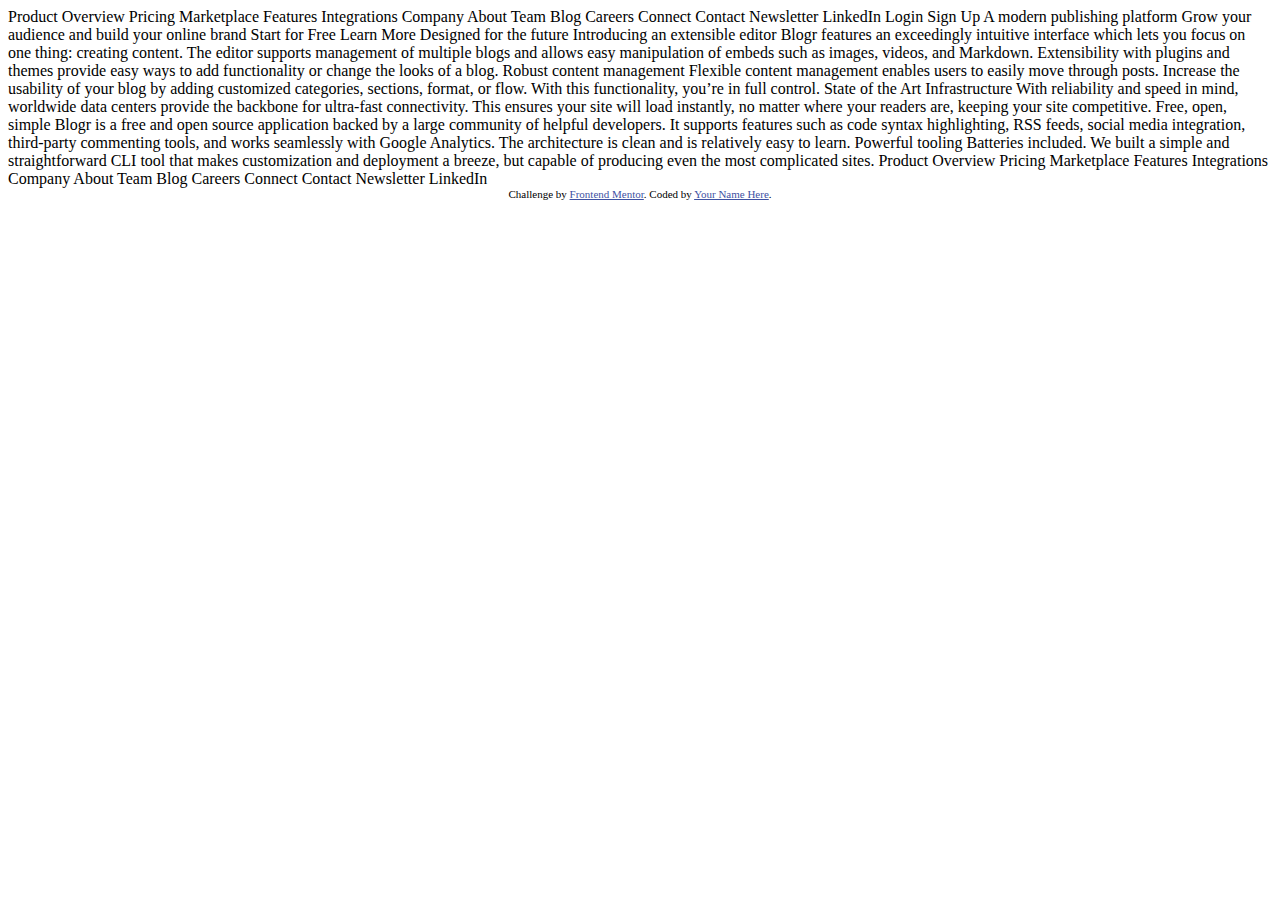
==== index.html @ d9b20d42 "Starter files" ====
<!DOCTYPE html>
<html lang="en">
<head>
  <meta charset="UTF-8">
  <meta name="viewport" content="width=device-width, initial-scale=1.0"> <!-- displays site properly based on user's device -->

  <link rel="icon" type="image/png" sizes="32x32" href="./images/favicon-32x32.png">
  
  <title>Frontend Mentor | [Blogr]</title>

  <!-- Feel free to remove these styles or customise in your own stylesheet 👍 -->
  <style>
    .attribution { font-size: 11px; text-align: center; }
    .attribution a { color: hsl(228, 45%, 44%); }
  </style>
</head>
<body>
  Product

  Overview
  Pricing
  Marketplace
  Features
  Integrations

  Company

  About
  Team
  Blog
  Careers

  Connect

  Contact
  Newsletter
  LinkedIn
  
  Login
  Sign Up

  A modern publishing platform
  Grow your audience and build your online brand

  Start for Free
  Learn More

  Designed for the future

  Introducing an extensible editor
  Blogr features an exceedingly intuitive interface which lets you focus on one thing: creating content. 
  The editor supports management of multiple blogs and allows easy manipulation of embeds such as images, 
  videos, and Markdown. Extensibility with plugins and themes provide easy ways to add functionality or 
  change the looks of a blog.

  Robust content management
  Flexible content management enables users to easily move through posts. Increase the usability of your blog 
  by adding customized categories, sections, format, or flow. With this functionality, you’re in full control.

  State of the Art Infrastructure
  With reliability and speed in mind, worldwide data centers provide the backbone for ultra-fast connectivity. 
  This ensures your site will load instantly, no matter where your readers are, keeping your site competitive.

  Free, open, simple
  Blogr is a free and open source application backed by a large community of helpful developers. It supports 
  features such as code syntax highlighting, RSS feeds, social media integration, third-party commenting tools, 
  and works seamlessly with Google Analytics. The architecture is clean and is relatively easy to learn.

  Powerful tooling
  Batteries included. We built a simple and straightforward CLI tool that makes customization and deployment a breeze, but
  capable of producing even the most complicated sites.

  Product

  Overview
  Pricing
  Marketplace
  Features
  Integrations

  Company

  About
  Team
  Blog
  Careers

  Connect
  
  Contact
  Newsletter
  LinkedIn

  <div class="attribution">
    Challenge by <a href="https://www.frontendmentor.io?ref=challenge" target="_blank">Frontend Mentor</a>. 
    Coded by <a href="#">Your Name Here</a>.
  </div>
</body>
</html>
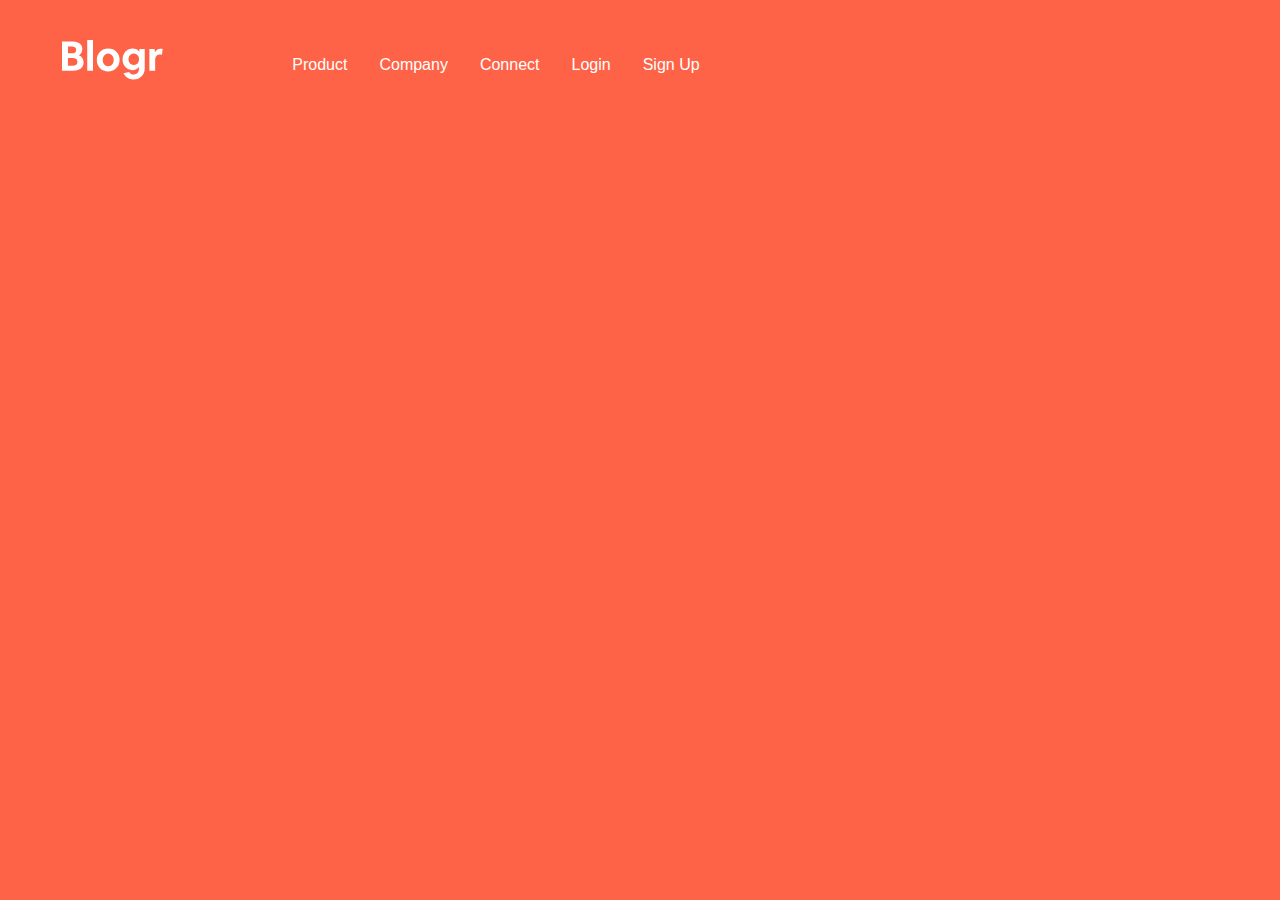
==== commit 9b24fe17: "navbar start" ====
--- a/index.html
+++ b/index.html
@@ -5,95 +5,64 @@
   <meta name="viewport" content="width=device-width, initial-scale=1.0"> <!-- displays site properly based on user's device -->
 
   <link rel="icon" type="image/png" sizes="32x32" href="./images/favicon-32x32.png">
-  
-  <title>Frontend Mentor | [Blogr]</title>
+  <link rel="stylesheet" href="style.css" />
 
-  <!-- Feel free to remove these styles or customise in your own stylesheet 👍 -->
-  <style>
-    .attribution { font-size: 11px; text-align: center; }
-    .attribution a { color: hsl(228, 45%, 44%); }
-  </style>
+<style>
+@import url('https://fonts.googleapis.com/css2?family=Overpass:wght@300;400;700&family=Ubuntu:wght@400;500;700&display=swap');
+</style>
+
+  <title>Website | [Blogr]</title>
+
+
 </head>
 <body>
-  Product
+  <div class="landing_section">
+    <header>
+      <div class="navbar">
 
-  Overview
-  Pricing
-  Marketplace
-  Features
-  Integrations
+        <div class="logo">
+          <img src="./images/logo.svg" alt="logo">
+        </div>
 
-  Company
+        <div class="links">
 
-  About
-  Team
-  Blog
-  Careers
+          <ul>
+            <!-- Dropdown sections -->
 
-  Connect
+            <li class="acive" ><a href="#">Product</a>
+              <ul>
+                <li><a href="#">Overview</a></li>
+                <li><a href="#">Pricing</a></li>
+                <li><a href="#">Marketplace</a></li>
+                <li><a href="#">Features</a></li>
+                <li><a href="#">Integrations</a></li>
+              </ul>
+            </li>
+            <li class="acive" ><a href="#">Company</a>
+              <ul>
+                <li><a href="#">About</a></li>
+                <li><a href="#">Team</a></li>
+                <li><a href="#">Blog</a></li>
+                <li><a href="#">Careers</a></li>
+              </ul>
+            </li>
+            <li class="acive" ><a href="#">Connect</a>
+              <ul>
+                <li><a href="#">Contact</a></li>
+                <li><a href="#">Newsletter</a></li>
+                <li><a href="#">LinkedIn</a></li>
+              </ul>
+            </li>
+            <!-- Log buttons -->
+            <li><a href="#">Login</a></li>
+            <li><a href="#">Sign Up</a></li>
+          </ul>
+        </div>
+      </div>
+    </header>
 
-  Contact
-  Newsletter
-  LinkedIn
-  
-  Login
-  Sign Up
+  </div>
 
-  A modern publishing platform
-  Grow your audience and build your online brand
 
-  Start for Free
-  Learn More
-
-  Designed for the future
-
-  Introducing an extensible editor
-  Blogr features an exceedingly intuitive interface which lets you focus on one thing: creating content. 
-  The editor supports management of multiple blogs and allows easy manipulation of embeds such as images, 
-  videos, and Markdown. Extensibility with plugins and themes provide easy ways to add functionality or 
-  change the looks of a blog.
-
-  Robust content management
-  Flexible content management enables users to easily move through posts. Increase the usability of your blog 
-  by adding customized categories, sections, format, or flow. With this functionality, you’re in full control.
-
-  State of the Art Infrastructure
-  With reliability and speed in mind, worldwide data centers provide the backbone for ultra-fast connectivity. 
-  This ensures your site will load instantly, no matter where your readers are, keeping your site competitive.
-
-  Free, open, simple
-  Blogr is a free and open source application backed by a large community of helpful developers. It supports 
-  features such as code syntax highlighting, RSS feeds, social media integration, third-party commenting tools, 
-  and works seamlessly with Google Analytics. The architecture is clean and is relatively easy to learn.
-
-  Powerful tooling
-  Batteries included. We built a simple and straightforward CLI tool that makes customization and deployment a breeze, but
-  capable of producing even the most complicated sites.
-
-  Product
-
-  Overview
-  Pricing
-  Marketplace
-  Features
-  Integrations
-
-  Company
-
-  About
-  Team
-  Blog
-  Careers
-
-  Connect
-  
-  Contact
-  Newsletter
-  LinkedIn
-
-  <div class="attribution">
-    Challenge by <a href="https://www.frontendmentor.io?ref=challenge" target="_blank">Frontend Mentor</a>. 
-    Coded by <a href="#">Your Name Here</a>.
-  </div>
 </body>
 </html>--- a/style.css
+++ b/style.css
@@ -0,0 +1,99 @@
+
+
+*,
+*::before,
+*::after {
+  padding: 0;
+  margin: 0;
+  box-sizing: border-box;
+  font-family: ubunto, sans-serif;
+}
+
+body {
+    background: tomato;
+}
+
+.navbar {
+    width: 100%;
+    margin: 2rem;
+    padding: .5rem;
+    display: flex;
+    justify-content: space-between;
+    padding-left: 30px;
+    padding-right: 30px;
+    font-size: 1rem;
+
+}
+
+
+.navbar a{
+    text-decoration: none;
+    color: white;
+}
+.navbar a:hover{
+    color: rgb(255, 235, 213);
+}
+
+.logo {
+    flex-grow: 1;
+}
+
+.links {
+    flex-grow: 5;
+}
+
+.navbar ul{
+    display: flex;
+    list-style: none;    
+}
+
+.navbar li{
+    display: block;
+    float: left;
+    padding: 1rem;
+    position: relative;
+    text-decoration: none;
+    transition-duration: 0.5s;
+}
+
+
+.navbar li:hover {
+    cursor: pointer;
+}
+
+.navbar ul ul {
+    display: flex;
+    flex-direction: column;
+}
+
+.navbar ul li ul {
+    background: rgba(255, 255, 255, 0.37);
+    border-radius: 15px;
+    visibility: hidden;
+    opacity: 0;
+    min-width: 5rem;
+    position: absolute;
+    transition: all 0.5s ease;
+    margin-top: 1rem;
+    left: 0;
+    display: none;
+}
+  
+.navbar ul li:hover > ul,
+.navbar ul li:focus-within > ul, /* this is the line we add */
+.navbar ul li ul:hover {
+    visibility: visible;
+    opacity: 1;
+    display: block;
+}
+  
+.navbar ul li ul li {
+    clear: both;
+    width: 100%;
+}
+
+
+
+
+
+
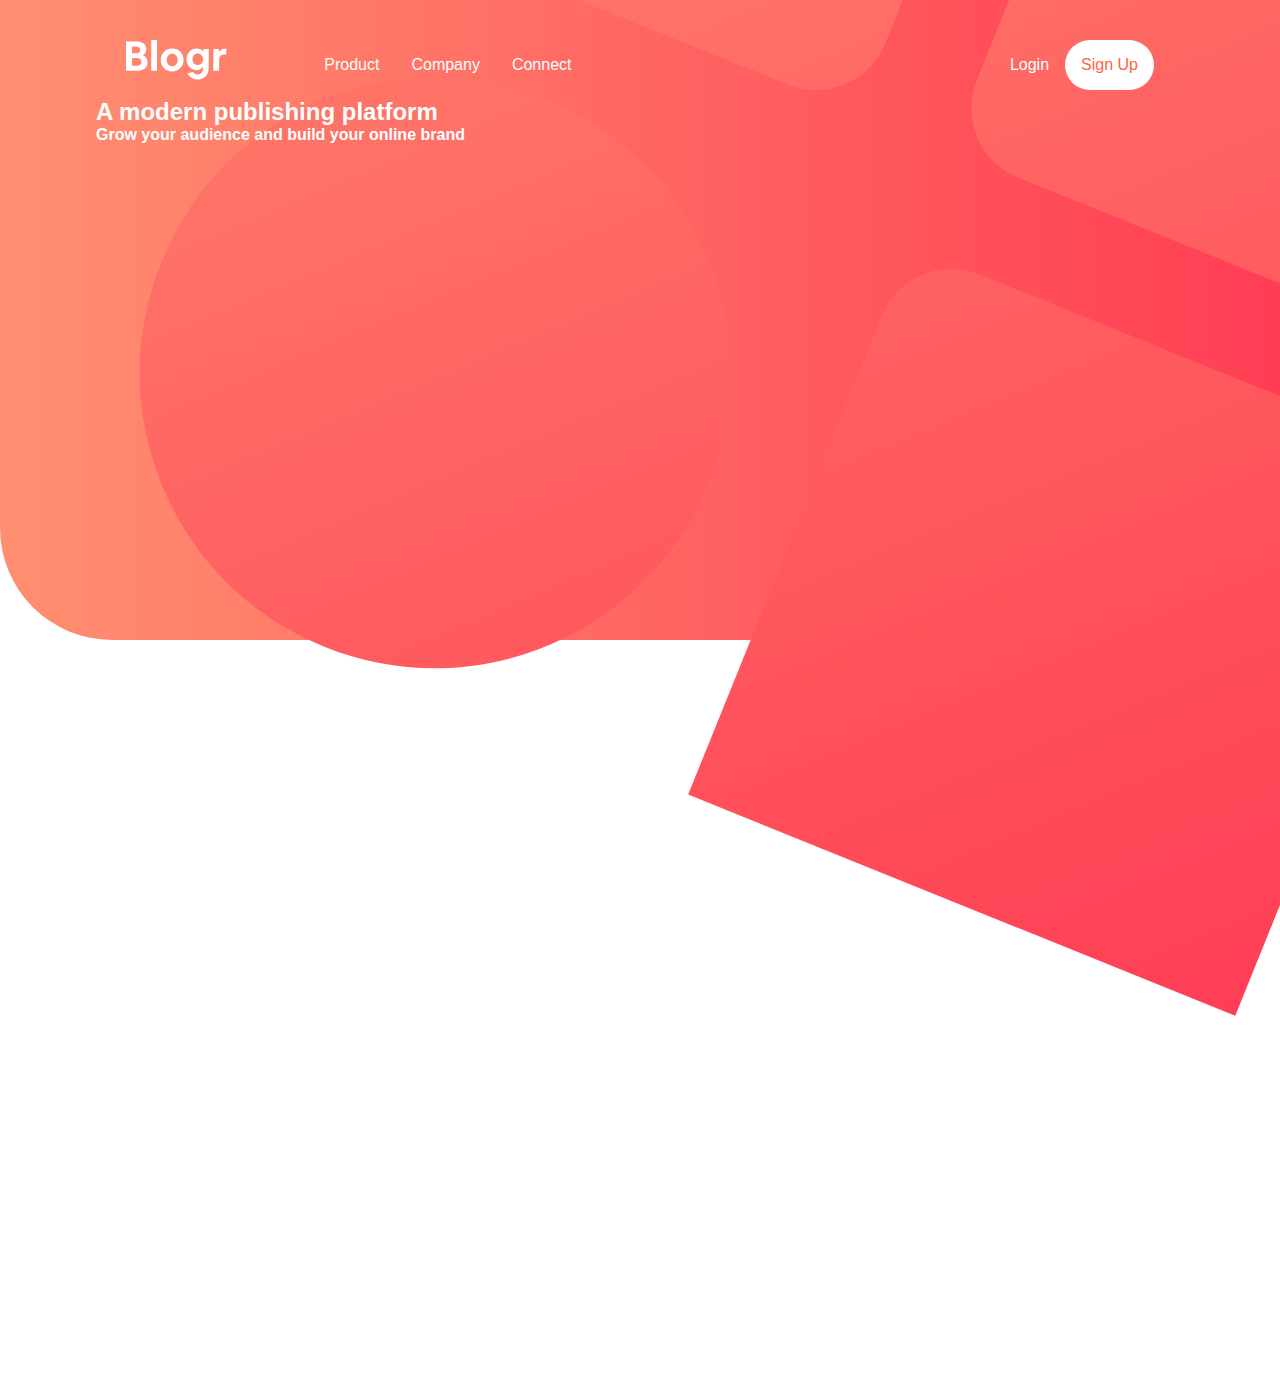
==== commit 4d274577: "card" ====
--- a/index.html
+++ b/index.html
@@ -17,47 +17,66 @@
 </head>
 <body>
   <div class="landing_section">
+    <div class="img_background">
+      <img src="./images/bg-pattern-intro-desktop.svg" alt="background" >
+    </div>
     <header>
-      <div class="navbar">
+      <div>
+        <div class="navbar">
 
-        <div class="logo">
-          <img src="./images/logo.svg" alt="logo">
+          <div class="logo">
+            <img src="./images/logo.svg" alt="logo">
+          </div>
+  
+          <div class="links">
+  
+            <ul>
+              <!-- Dropdown sections -->
+  
+              <li class="acive" ><a href="#">Product</a>
+                <ul>
+                  <li><a href="#">Overview</a></li>
+                  <li><a href="#">Pricing</a></li>
+                  <li><a href="#">Marketplace</a></li>
+                  <li><a href="#">Features</a></li>
+                  <li><a href="#">Integrations</a></li>
+                </ul>
+              </li>
+              <li class="acive" ><a href="#">Company</a>
+                <ul>
+                  <li><a href="#">About</a></li>
+                  <li><a href="#">Team</a></li>
+                  <li><a href="#">Blog</a></li>
+                  <li><a href="#">Careers</a></li>
+                </ul>
+              </li>
+              <li class="acive" ><a href="#">Connect</a>
+                <ul>
+                  <li><a href="#">Contact</a></li>
+                  <li><a href="#">Newsletter</a></li>
+                  <li><a href="#">LinkedIn</a></li>
+                </ul>
+              </li>
+              
+            </ul>
+          </div>
+          <div class="btns_nav">
+            <li><a href="#">Login</a></li>
+            <li class="custome_btn"><a href="#">Sign Up</a></li>
+          </div>
         </div>
+      </div>
+      
+      <div class="content_main">
+        <h2>
+          A modern publishing platform
+        </h2>
+        <h4>
+          Grow your audience and build your online brand
+        </h4>
+      </div>
+      <div class="buttons_main">
 
-        <div class="links">
-
-          <ul>
-            <!-- Dropdown sections -->
-
-            <li class="acive" ><a href="#">Product</a>
-              <ul>
-                <li><a href="#">Overview</a></li>
-                <li><a href="#">Pricing</a></li>
-                <li><a href="#">Marketplace</a></li>
-                <li><a href="#">Features</a></li>
-                <li><a href="#">Integrations</a></li>
-              </ul>
-            </li>
-            <li class="acive" ><a href="#">Company</a>
-              <ul>
-                <li><a href="#">About</a></li>
-                <li><a href="#">Team</a></li>
-                <li><a href="#">Blog</a></li>
-                <li><a href="#">Careers</a></li>
-              </ul>
-            </li>
-            <li class="acive" ><a href="#">Connect</a>
-              <ul>
-                <li><a href="#">Contact</a></li>
-                <li><a href="#">Newsletter</a></li>
-                <li><a href="#">LinkedIn</a></li>
-              </ul>
-            </li>
-            <!-- Log buttons -->
-            <li><a href="#">Login</a></li>
-            <li><a href="#">Sign Up</a></li>
-          </ul>
-        </div>
       </div>
     </header>
 
--- a/style.css
+++ b/style.css
@@ -9,13 +9,33 @@
   font-family: ubunto, sans-serif;
 }
 
-body {
-    background: tomato;
+
+
+.landing_section {
+    padding:  2rem 6rem 2rem;
+    width: 100%;
+    background-image: linear-gradient(to right, hsl(13, 100%, 72%), hsl(353, 100%, 62%));
+    height: 40rem;
+    border-radius: 0 0 0 7rem;
+
 }
 
+.img_background {
+    margin-top: -90rem;
+    margin-left: -50rem;
+    position: absolute;
+    z-index: 1;
+    transform: scale(0.75);
+
+}
+header {
+    display: flex;
+    flex-direction: column;
+    height: 100%;
+}
 .navbar {
     width: 100%;
-    margin: 2rem;
+    margin-right: 2rem;
     padding: .5rem;
     display: flex;
     justify-content: space-between;
@@ -36,10 +56,36 @@
 
 .logo {
     flex-grow: 1;
+    z-index: 10;
 }
 
 .links {
-    flex-grow: 5;
+
+    flex-grow: 3;
+    z-index: 9;
+}
+
+.custome_btn {
+    background-color: white;
+    border-radius: 20rem;
+}
+.custome_btn a{
+    color: tomato;
+}
+.custome_btn a:hover{
+    color: tomato;
+}
+.custome_btn:hover {
+    background-color: rgb(255, 158, 158);
+}
+
+
+
+.btns_nav {
+    flex-grow: 2;
+    z-index: 8;
+    display: flex;
+    justify-content: flex-end;
 }
 
 .navbar ul{
@@ -68,6 +114,7 @@
 
 .navbar ul li ul {
     background: rgba(255, 255, 255, 0.37);
+    padding: 0 1rem;
     border-radius: 15px;
     visibility: hidden;
     opacity: 0;
@@ -92,8 +139,15 @@
     width: 100%;
 }
 
+.content_main {
+    z-index: 7;
+    flex-grow: 3;
+    color: white;
+}
 
 
 
 
 
+
+
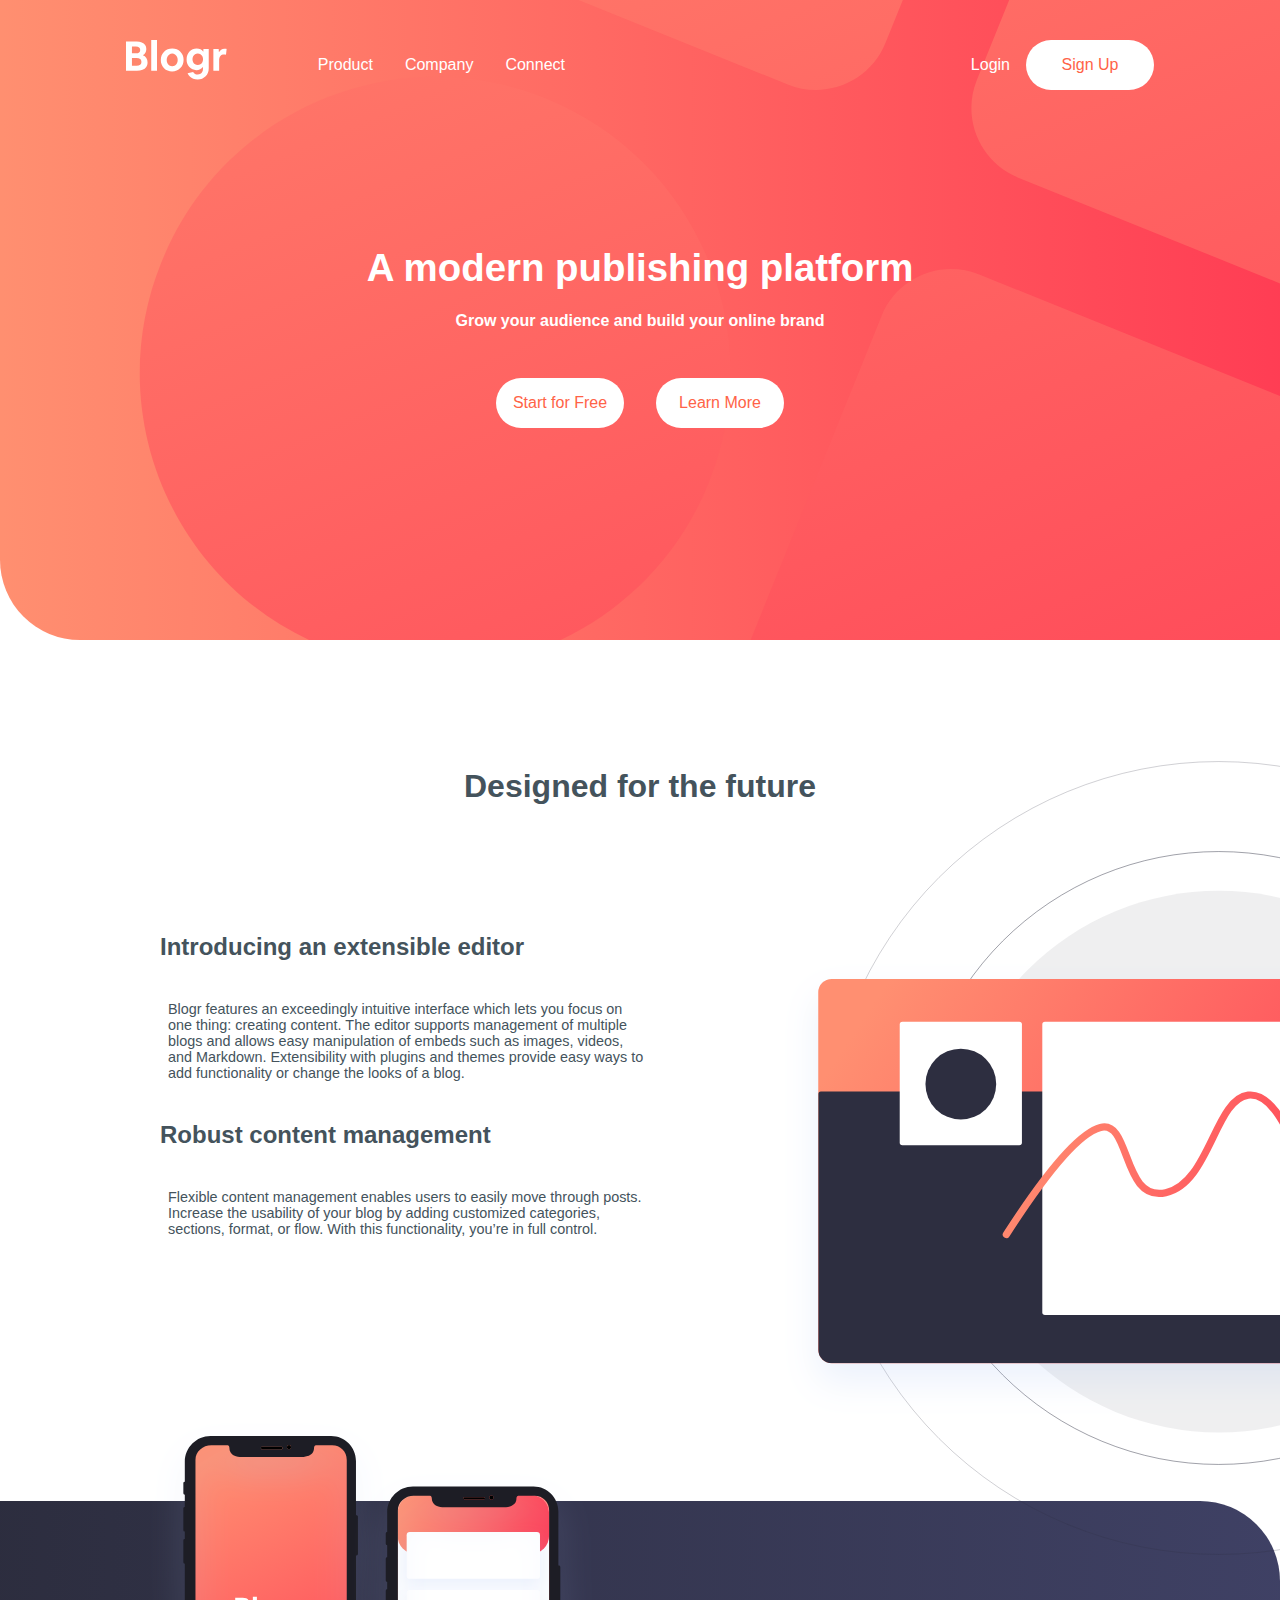
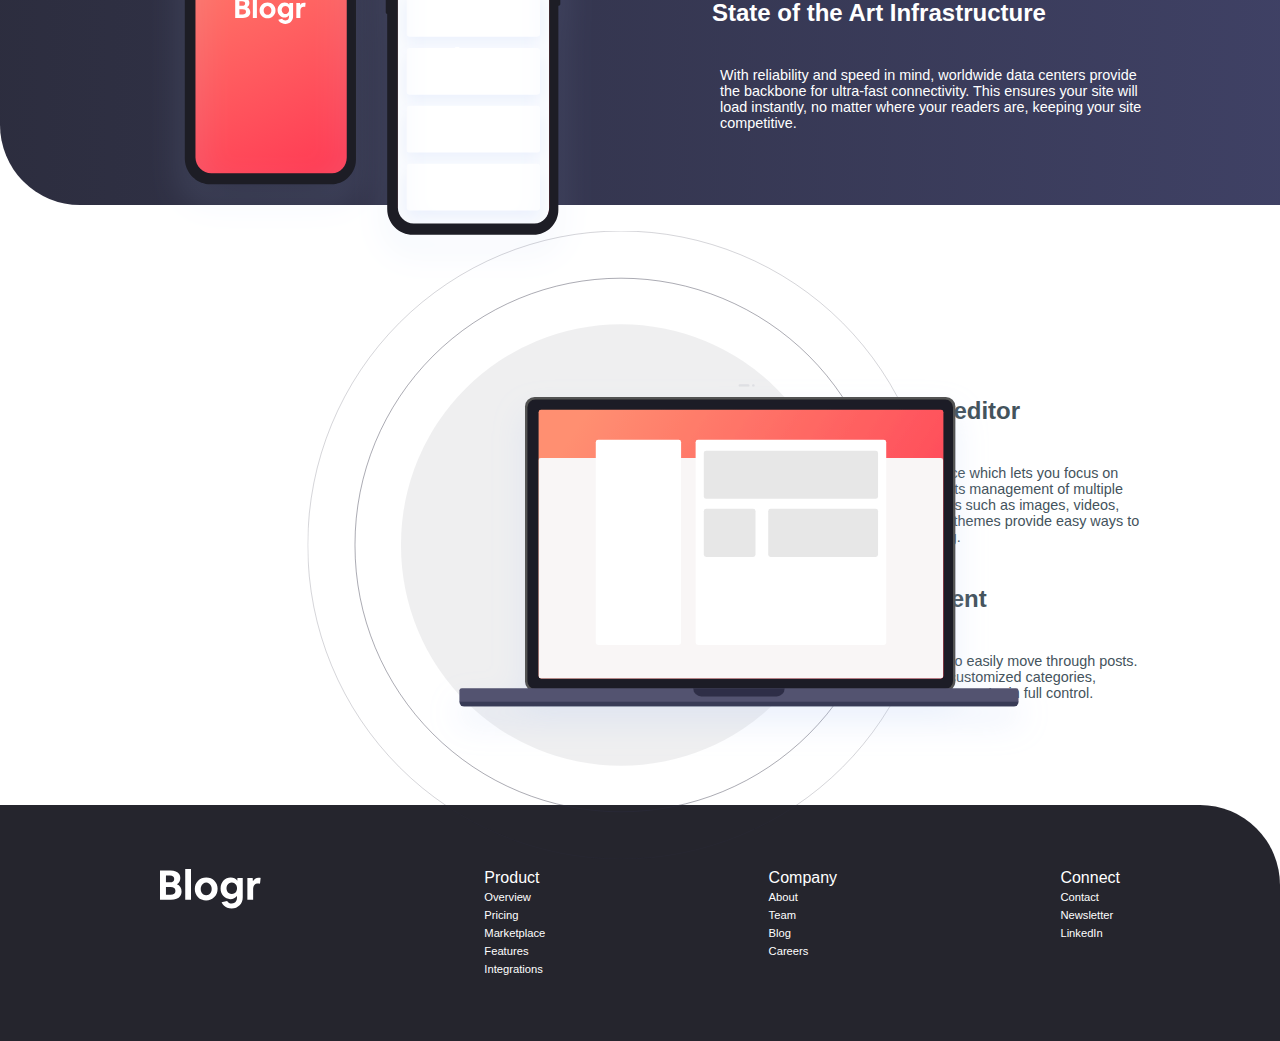
==== commit 600bf58b: "full page" ====
--- a/index.html
+++ b/index.html
@@ -16,72 +16,180 @@
 
 </head>
 <body>
-  <div class="landing_section">
+  <div class="landing_section container">
     <div class="img_background">
       <img src="./images/bg-pattern-intro-desktop.svg" alt="background" >
     </div>
     <header>
-      <div>
-        <div class="navbar">
+      <div class="navbar">
 
-          <div class="logo">
-            <img src="./images/logo.svg" alt="logo">
-          </div>
-  
-          <div class="links">
-  
-            <ul>
-              <!-- Dropdown sections -->
-  
-              <li class="acive" ><a href="#">Product</a>
-                <ul>
-                  <li><a href="#">Overview</a></li>
-                  <li><a href="#">Pricing</a></li>
-                  <li><a href="#">Marketplace</a></li>
-                  <li><a href="#">Features</a></li>
-                  <li><a href="#">Integrations</a></li>
-                </ul>
-              </li>
-              <li class="acive" ><a href="#">Company</a>
-                <ul>
-                  <li><a href="#">About</a></li>
-                  <li><a href="#">Team</a></li>
-                  <li><a href="#">Blog</a></li>
-                  <li><a href="#">Careers</a></li>
-                </ul>
-              </li>
-              <li class="acive" ><a href="#">Connect</a>
-                <ul>
-                  <li><a href="#">Contact</a></li>
-                  <li><a href="#">Newsletter</a></li>
-                  <li><a href="#">LinkedIn</a></li>
-                </ul>
-              </li>
-              
-            </ul>
-          </div>
-          <div class="btns_nav">
-            <li><a href="#">Login</a></li>
-            <li class="custome_btn"><a href="#">Sign Up</a></li>
-          </div>
+        <div class="logo">
+          <img src="./images/logo.svg" alt="logo">
+        </div>
+
+        <div class="links">
+
+          <ul>
+            <!-- Dropdown sections -->
+
+            <li class="acive" ><a href="#">Product</a>
+              <ul>
+                <li><a href="#">Overview</a></li>
+                <li><a href="#">Pricing</a></li>
+                <li><a href="#">Marketplace</a></li>
+                <li><a href="#">Features</a></li>
+                <li><a href="#">Integrations</a></li>
+              </ul>
+            </li>
+            <li class="acive" ><a href="#">Company</a>
+              <ul>
+                <li><a href="#">About</a></li>
+                <li><a href="#">Team</a></li>
+                <li><a href="#">Blog</a></li>
+                <li><a href="#">Careers</a></li>
+              </ul>
+            </li>
+            <li class="acive" ><a href="#">Connect</a>
+              <ul>
+                <li><a href="#">Contact</a></li>
+                <li><a href="#">Newsletter</a></li>
+                <li><a href="#">LinkedIn</a></li>
+              </ul>
+            </li>
+            
+          </ul>
+        </div>
+        <div class="btns_nav">
+          <li><a href="#">Login</a></li>
+          <li class="custome_btn"><a href="#">Sign Up</a></li>
         </div>
       </div>
-      
       <div class="content_main">
-        <h2>
-          A modern publishing platform
-        </h2>
-        <h4>
-          Grow your audience and build your online brand
-        </h4>
-      </div>
-      <div class="buttons_main">
-
+        <div class="big_title">
+          <h1>
+            A modern publishing platform
+          </h1>
+        </div>
+        <div class="small_title">
+          <h4>
+            Grow your audience and build your online brand
+          </h4>
+        </div>
+        <div class="btn_section">
+          <li class="custome_btn"><a href="#">Start for Free</a></li>
+          <li class="custome_btn"><a href="#">Learn More</a></li>
+        </div>
       </div>
     </header>
 
   </div>
+<div class="container main1"> 
+  <div class="section_title">
+    <h1>
+      Designed for the future
+    </h1>
+  </div>
+  <div class="section_content">
+    <h2>
+      Introducing an extensible editor
+    </h2>
+    <p>
+      Blogr features an exceedingly intuitive interface which lets you focus on one thing: creating content. 
+  The editor supports management of multiple blogs and allows easy manipulation of embeds such as images, 
+  videos, and Markdown. Extensibility with plugins and themes provide easy ways to add functionality or 
+  change the looks of a blog.
+    </p>
+
+    <h2>
+      Robust content management
+    </h2>
+    <p>
+      Flexible content management enables users to easily move through posts. Increase the usability of your blog 
+  by adding customized categories, sections, format, or flow. With this functionality, you’re in full control.
+    </p>
+  </div>
+  <div></div>
+  <img class="background_illustration"  src="./images/illustration-editor-desktop.svg" alt="background">
+</div>
+
+<div class="container main2"> 
+
+  <div class="section_content">
+    <h2>
+      State of the Art Infrastructure
+    </h2>
+    <p>
+      With reliability and speed in mind, worldwide data centers provide the backbone for ultra-fast connectivity. 
+  This ensures your site will load instantly, no matter where your readers are, keeping your site competitive.
+    </p>
+  </div>
+  <div>
+    <img class="phones"  src="./images/illustration-phones.svg" alt="background">
+  </div>
+</div>
+
+<div class="container main3"> 
+
+  <div class="section_content">
+    <h2>
+      Introducing an extensible editor
+    </h2>
+    <p>
+      Blogr features an exceedingly intuitive interface which lets you focus on one thing: creating content. 
+  The editor supports management of multiple blogs and allows easy manipulation of embeds such as images, 
+  videos, and Markdown. Extensibility with plugins and themes provide easy ways to add functionality or 
+  change the looks of a blog.
+    </p>
+
+    <h2>
+      Robust content management
+    </h2>
+    <p>
+      Flexible content management enables users to easily move through posts. Increase the usability of your blog 
+  by adding customized categories, sections, format, or flow. With this functionality, you’re in full control.
+    </p>
+  </div>
+  <div></div>
+  <img  src="./images/illustration-laptop-desktop.svg" alt="background">
+</div>
 
 
+
+<div class="container footer">
+  <div >
+    <img src="./images/logo.svg" alt="logo">
+  </div>
+  <div class="section1">
+    <li ><a href="#">Product</a>
+      <ul>
+        <li><a href="#">Overview</a></li>
+        <li><a href="#">Pricing</a></li>
+        <li><a href="#">Marketplace</a></li>
+        <li><a href="#">Features</a></li>
+        <li><a href="#">Integrations</a></li>
+      </ul>
+    </li>
+  </div>
+  <div class="section2">
+    <li  ><a href="#">Company</a>
+      <ul>
+        <li><a href="#">About</a></li>
+        <li><a href="#">Team</a></li>
+        <li><a href="#">Blog</a></li>
+        <li><a href="#">Careers</a></li>
+      </ul>
+    </li>
+  </div>
+  <div class="section3">
+    <li ><a href="#">Connect</a>
+      <ul>
+        <li><a href="#">Contact</a></li>
+        <li><a href="#">Newsletter</a></li>
+        <li><a href="#">LinkedIn</a></li>
+      </ul>
+    </li>
+  </div> 
+</div> 
 </body>
+
 </html>--- a/style.css
+++ b/style.css
@@ -8,15 +8,23 @@
   box-sizing: border-box;
   font-family: ubunto, sans-serif;
 }
-
-
-
-.landing_section {
+html {
+    overflow-x: hidden;
+}
+
+/* ------------- SECTION 1---------------- */
+
+.container{
     padding:  2rem 6rem 2rem;
     width: 100%;
+}
+
+.landing_section {
     background-image: linear-gradient(to right, hsl(13, 100%, 72%), hsl(353, 100%, 62%));
     height: 40rem;
-    border-radius: 0 0 0 7rem;
+    border-radius: 0 0 0 5rem;
+    position: relative;
+    overflow:hidden;
 
 }
 
@@ -26,6 +34,7 @@
     position: absolute;
     z-index: 1;
     transform: scale(0.75);
+
 
 }
 header {
@@ -42,7 +51,6 @@
     padding-left: 30px;
     padding-right: 30px;
     font-size: 1rem;
-
 }
 
 
@@ -66,17 +74,25 @@
 }
 
 .custome_btn {
+    display: inline-block;
+    width: 8rem;
     background-color: white;
     border-radius: 20rem;
-}
+    padding: 1rem;
+    text-align:center ;
+    cursor: pointer;    
+}
+
 .custome_btn a{
     color: tomato;
+    text-decoration: none;
 }
 .custome_btn a:hover{
     color: tomato;
 }
 .custome_btn:hover {
     background-color: rgb(255, 158, 158);
+    cursor: pointer;
 }
 
 
@@ -139,15 +155,175 @@
     width: 100%;
 }
 
+
+
 .content_main {
     z-index: 7;
     flex-grow: 3;
     color: white;
-}
-
-
-
-
-
-
-
+    display: flex;
+    justify-content: center;
+    flex-direction: column;
+    align-items: center;
+}
+
+.big_title {
+    padding: 1rem;
+    font-size: 1.2rem;
+}
+
+.big_title {
+    padding-bottom: 1.4rem;
+    font-weight: normal;
+}
+
+.btn_section {
+    padding: 2rem;
+    display: flex;
+    list-style: none;
+}
+
+.btn_section .custome_btn {
+    margin: 1rem;
+}
+
+/* ------------- SECTION 2 ---------------- */
+
+.main1 {
+    color: #44535c;
+}
+
+.main1 h1 {
+    font-weight: 900;
+    font-size: 2rem;
+    text-align: center;
+    padding: 1rem;
+    margin-top: 5rem;
+}
+
+.main1 p {
+    padding: .5rem;
+    margin-top: 2rem;
+    font-size: 0.9rem;
+    font-weight: lighter;
+}
+
+.main1 h2 {
+    margin-top: 2rem;
+}
+
+.section_content {
+    padding: 2rem;
+    margin-top: 3rem;
+    margin-left: 2rem ;
+    max-width: 35rem;
+}
+
+.background_illustration {
+    position: absolute;
+    margin-top: -35rem;
+    margin-left: 40rem;
+    transform: scale(0.9);
+
+}
+
+/* ------------- SECTION 3 ---------------- */
+
+.main2 {
+    margin-top: 12rem;
+    height: 19rem;
+    background-image: linear-gradient(to right, hsl(237, 17%, 21%), hsl(237, 23%, 32%));    display: flex;
+    flex-direction: row-reverse;
+    align-items: center;
+    color: white;
+    border-radius: 0 5rem 0 5rem;
+    
+}
+
+.circle {
+    position: absolute;
+    transform: scale(.7);
+    margin-top: -20rem;
+    margin-left: -15rem;
+}
+
+.phones {
+    transform: scale(.8);
+
+    
+}
+
+.main2 p {
+    padding: .5rem;
+    margin-top: 2rem;
+    font-size: 0.9rem;
+    font-weight: lighter;
+}
+
+.main2 h2 {
+    margin-top: -1rem;
+}
+
+
+/* ------------- SECTION 3 ---------------- */
+
+.main3 {
+    margin-top: 5rem;
+    display: flex;
+    flex-direction: row-reverse;
+    align-items: center;
+    color: #44535c;
+}
+
+.main3 img {
+    transform: scale(.8);
+    margin-left: -35rem;
+    position: absolute;
+}
+
+
+.main3 p {
+    padding: .5rem;
+    margin: 2rem 0;
+    font-size: 0.9rem;
+    font-weight: lighter;
+}
+
+
+/* ------------- SECTION 4 ---------------- */
+
+.footer {
+    padding: 4rem  10rem;
+    color: white;
+    background: hsl(240, 10%, 16%);
+    border-radius: 0 5rem 0 0;
+    display: flex;
+    flex-direction: row;
+    justify-content: space-between;
+    text-decoration: none;
+    list-style: none;
+   
+}
+
+
+
+
+.footer li  a{
+    color: white;
+    text-decoration: none;
+    list-style: none;
+}
+
+.footer li ul  {
+    text-decoration: none;
+    list-style: none;
+}
+
+.footer li ul a {
+    color: white;
+    text-decoration: none;
+    list-style: none;
+    font-weight: lighter;
+    font-size: .7rem;
+}
+
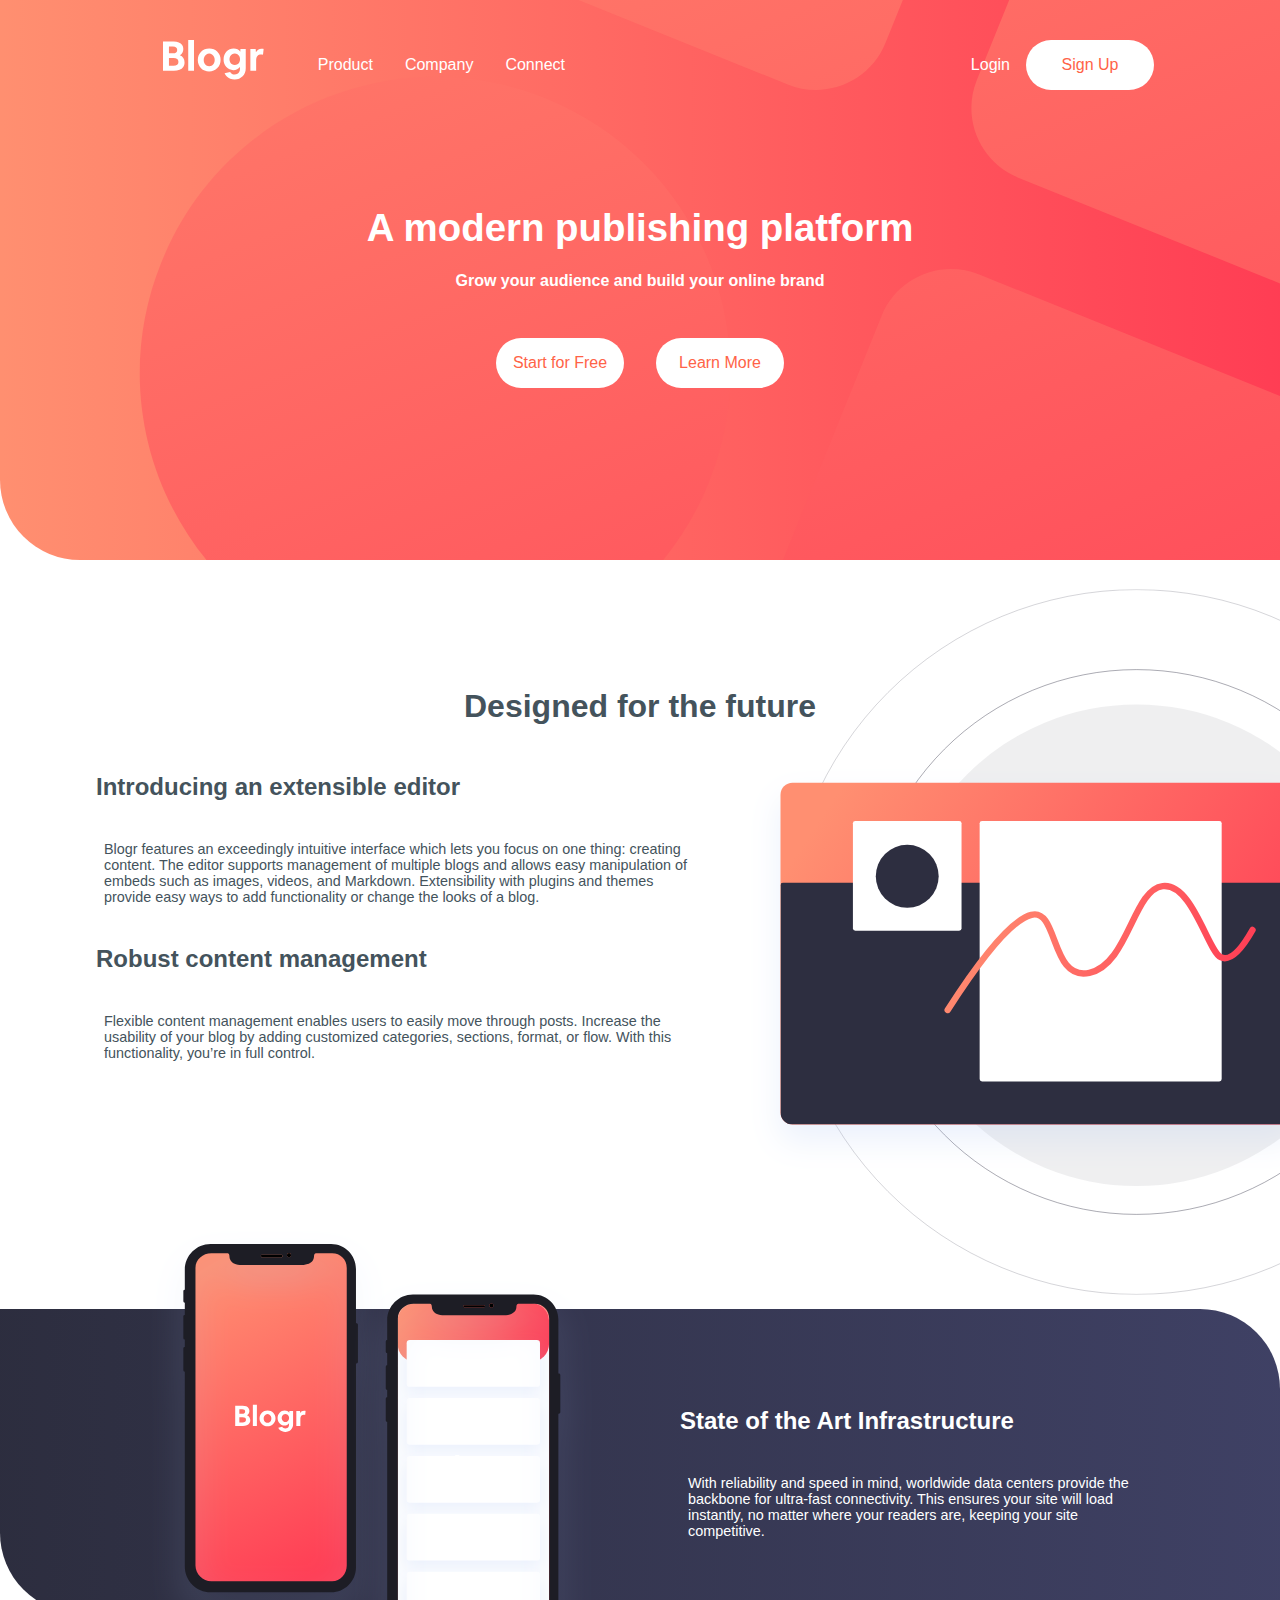
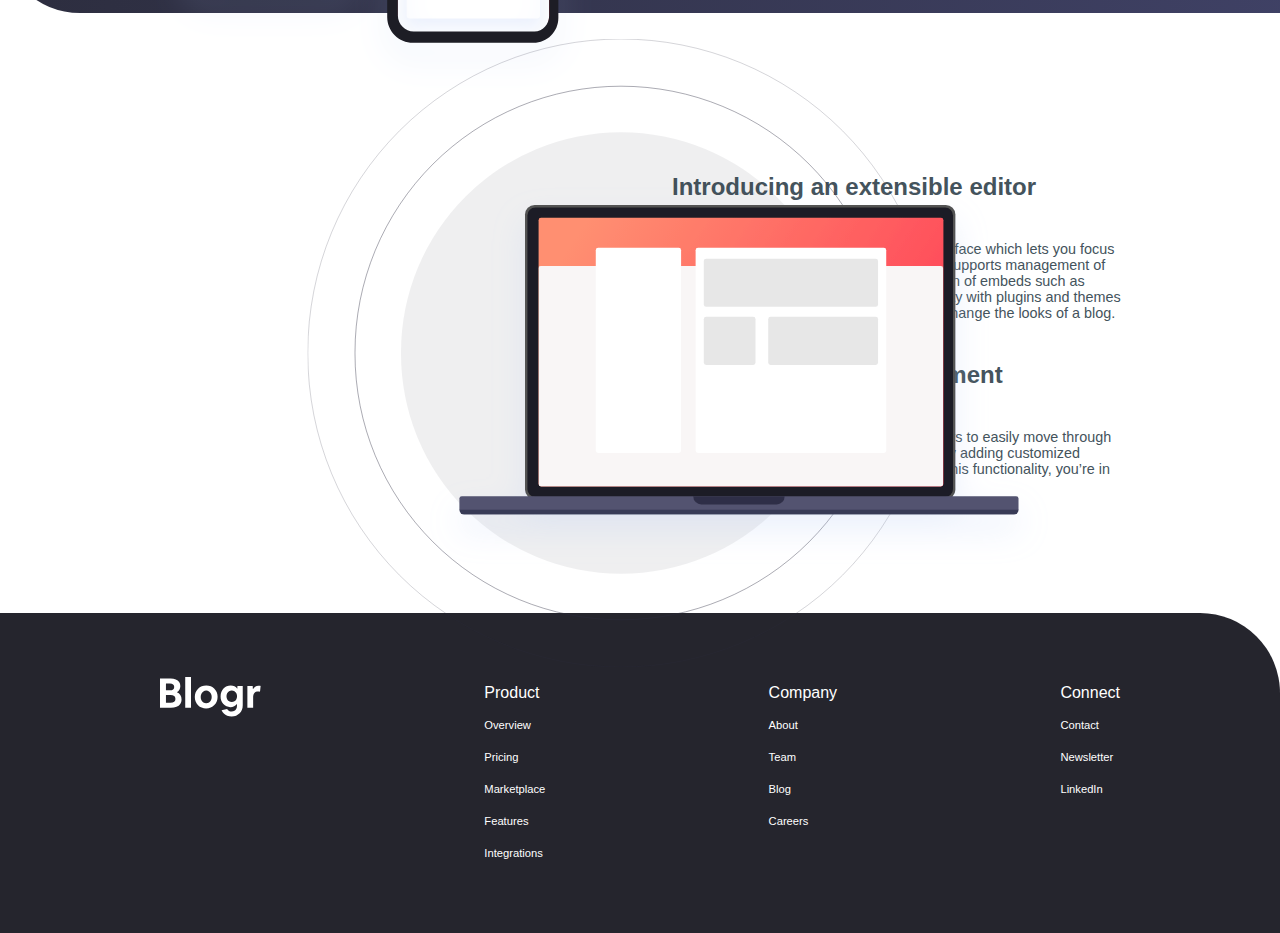
==== commit 5d1ffa7b: "resposivity" ====
--- a/index.html
+++ b/index.html
@@ -89,6 +89,10 @@
       Designed for the future
     </h1>
   </div>
+  <div>
+    <img class="background_illustration1"  src="./images/illustration-editor-desktop.svg" alt="background">
+    <img class="background_illustration2"  src="./images/illustration-editor-mobile.svg" alt="background">
+  </div>
   <div class="section_content">
     <h2>
       Introducing an extensible editor
@@ -108,13 +112,13 @@
   by adding customized categories, sections, format, or flow. With this functionality, you’re in full control.
     </p>
   </div>
-  <div></div>
-  <img class="background_illustration"  src="./images/illustration-editor-desktop.svg" alt="background">
+  
+  
 </div>
 
 <div class="container main2"> 
 
-  <div class="section_content">
+  <div class="section_content1">
     <h2>
       State of the Art Infrastructure
     </h2>
@@ -130,7 +134,7 @@
 
 <div class="container main3"> 
 
-  <div class="section_content">
+  <div class="section_content2">
     <h2>
       Introducing an extensible editor
     </h2>
@@ -149,8 +153,8 @@
   by adding customized categories, sections, format, or flow. With this functionality, you’re in full control.
     </p>
   </div>
-  <div></div>
-  <img  src="./images/illustration-laptop-desktop.svg" alt="background">
+  <img class="image1"  src="./images/illustration-laptop-desktop.svg" alt="background">
+  <img class="image2"  src="./images/illustration-laptop-mobile.svg" alt="background">
 </div>
 
 
--- a/style.css
+++ b/style.css
@@ -8,9 +8,9 @@
   box-sizing: border-box;
   font-family: ubunto, sans-serif;
 }
-html {
+/* html {
     overflow-x: hidden;
-}
+} */
 
 /* ------------- SECTION 1---------------- */
 
@@ -21,10 +21,11 @@
 
 .landing_section {
     background-image: linear-gradient(to right, hsl(13, 100%, 72%), hsl(353, 100%, 62%));
-    height: 40rem;
+    height: 35rem;
     border-radius: 0 0 0 5rem;
     position: relative;
     overflow:hidden;
+    text-align: center;
 
 }
 
@@ -42,6 +43,7 @@
     flex-direction: column;
     height: 100%;
 }
+
 .navbar {
     width: 100%;
     margin-right: 2rem;
@@ -191,6 +193,11 @@
 
 .main1 {
     color: #44535c;
+    position: relative;
+    overflow:hidden;
+    height: 100%;
+    padding-bottom: 15rem;
+
 }
 
 .main1 h1 {
@@ -206,31 +213,34 @@
     margin-top: 2rem;
     font-size: 0.9rem;
     font-weight: lighter;
+    padding-right: 30rem ;
 }
 
 .main1 h2 {
     margin-top: 2rem;
 }
 
-.section_content {
+.section_content1 {
     padding: 2rem;
     margin-top: 3rem;
-    margin-left: 2rem ;
     max-width: 35rem;
 }
 
-.background_illustration {
+.background_illustration1 {
     position: absolute;
-    margin-top: -35rem;
-    margin-left: 40rem;
-    transform: scale(0.9);
-
+    margin-top: -15rem;
+    margin-left: 35rem;
+    transform: scale(0.8);
+
+}
+
+.background_illustration2 {
+    display: none;
 }
 
 /* ------------- SECTION 3 ---------------- */
 
 .main2 {
-    margin-top: 12rem;
     height: 19rem;
     background-image: linear-gradient(to right, hsl(237, 17%, 21%), hsl(237, 23%, 32%));    display: flex;
     flex-direction: row-reverse;
@@ -264,6 +274,12 @@
     margin-top: -1rem;
 }
 
+.section_content2 {
+    padding: 3rem;
+    max-width: 35rem;
+
+}
+
 
 /* ------------- SECTION 3 ---------------- */
 
@@ -275,10 +291,14 @@
     color: #44535c;
 }
 
-.main3 img {
+.image1 {
     transform: scale(.8);
     margin-left: -35rem;
     position: absolute;
+}
+
+.image2 {
+    display: none
 }
 
 
@@ -305,8 +325,11 @@
    
 }
 
-
-
+.footer a {
+    
+    line-height: 2rem;
+    
+}
 
 .footer li  a{
     color: white;
@@ -327,3 +350,120 @@
     font-size: .7rem;
 }
 
+@media (max-width: 1000px) {
+    .main1 p {
+        padding-right: 50% ;
+    }
+}
+
+@media (max-width: 500px) {
+    .container {
+        margin: 0;
+        padding: 0;
+    }
+
+    .content_main {
+        padding: 0 2rem;
+    } 
+
+
+    .navbar {
+        margin-top: 1.5rem;
+    }
+
+
+    .footer {
+        padding: 4rem  10rem;
+        display: flex;
+        flex-direction: column;
+        justify-content: space-between;
+        text-align: center;
+    }
+
+    .footer li ul a {
+        color: white;
+        text-decoration: none;
+        list-style: none;
+        font-weight: lighter;
+        font-size: .7rem;
+        line-height: 1rem;
+    }
+
+    .footer div {
+        margin-top: 2rem;
+    }
+
+    .main3 {
+        display: flex;
+        flex-direction: column-reverse;
+        align-items: center;
+        color: #44535c;
+        text-align: center;
+        overflow: hidden;
+    }
+
+
+    .image1 {
+        display: none
+    }
+
+    .image2 {
+        display: block;
+        position: relative;
+        margin-top: 3rem;
+        
+    }
+
+    .main2 {
+        display: flex;
+        height: 100%;
+        flex-direction: column-reverse;
+        text-align: center;
+        margin-top: 12rem;
+    }
+
+    .main2 img {
+        display: block;
+        margin-top: -12rem;
+        margin-bottom: -7rem;
+        transform: scale(0.9);
+        max-width: 100%;
+    }
+    
+    .main2 p {
+        padding: 0rem;
+        margin: 3rem 0rem ;
+    }
+    
+    .main1 {
+        padding: 0rem 3rem;
+    }
+    
+    .main1 p {
+        padding: 0rem;
+    }
+
+    .main1 div {
+        display: flex;
+        flex-direction: column;
+        text-align: center;
+
+    }
+
+    .background_illustration1 {
+        display: none;
+    }
+
+    .background_illustration2 {
+        display: block;
+        position: relative;
+        margin: 0rem;
+        padding: 0rem;
+        transform: scale(0.9);
+    }
+
+
+
+
+}
+
